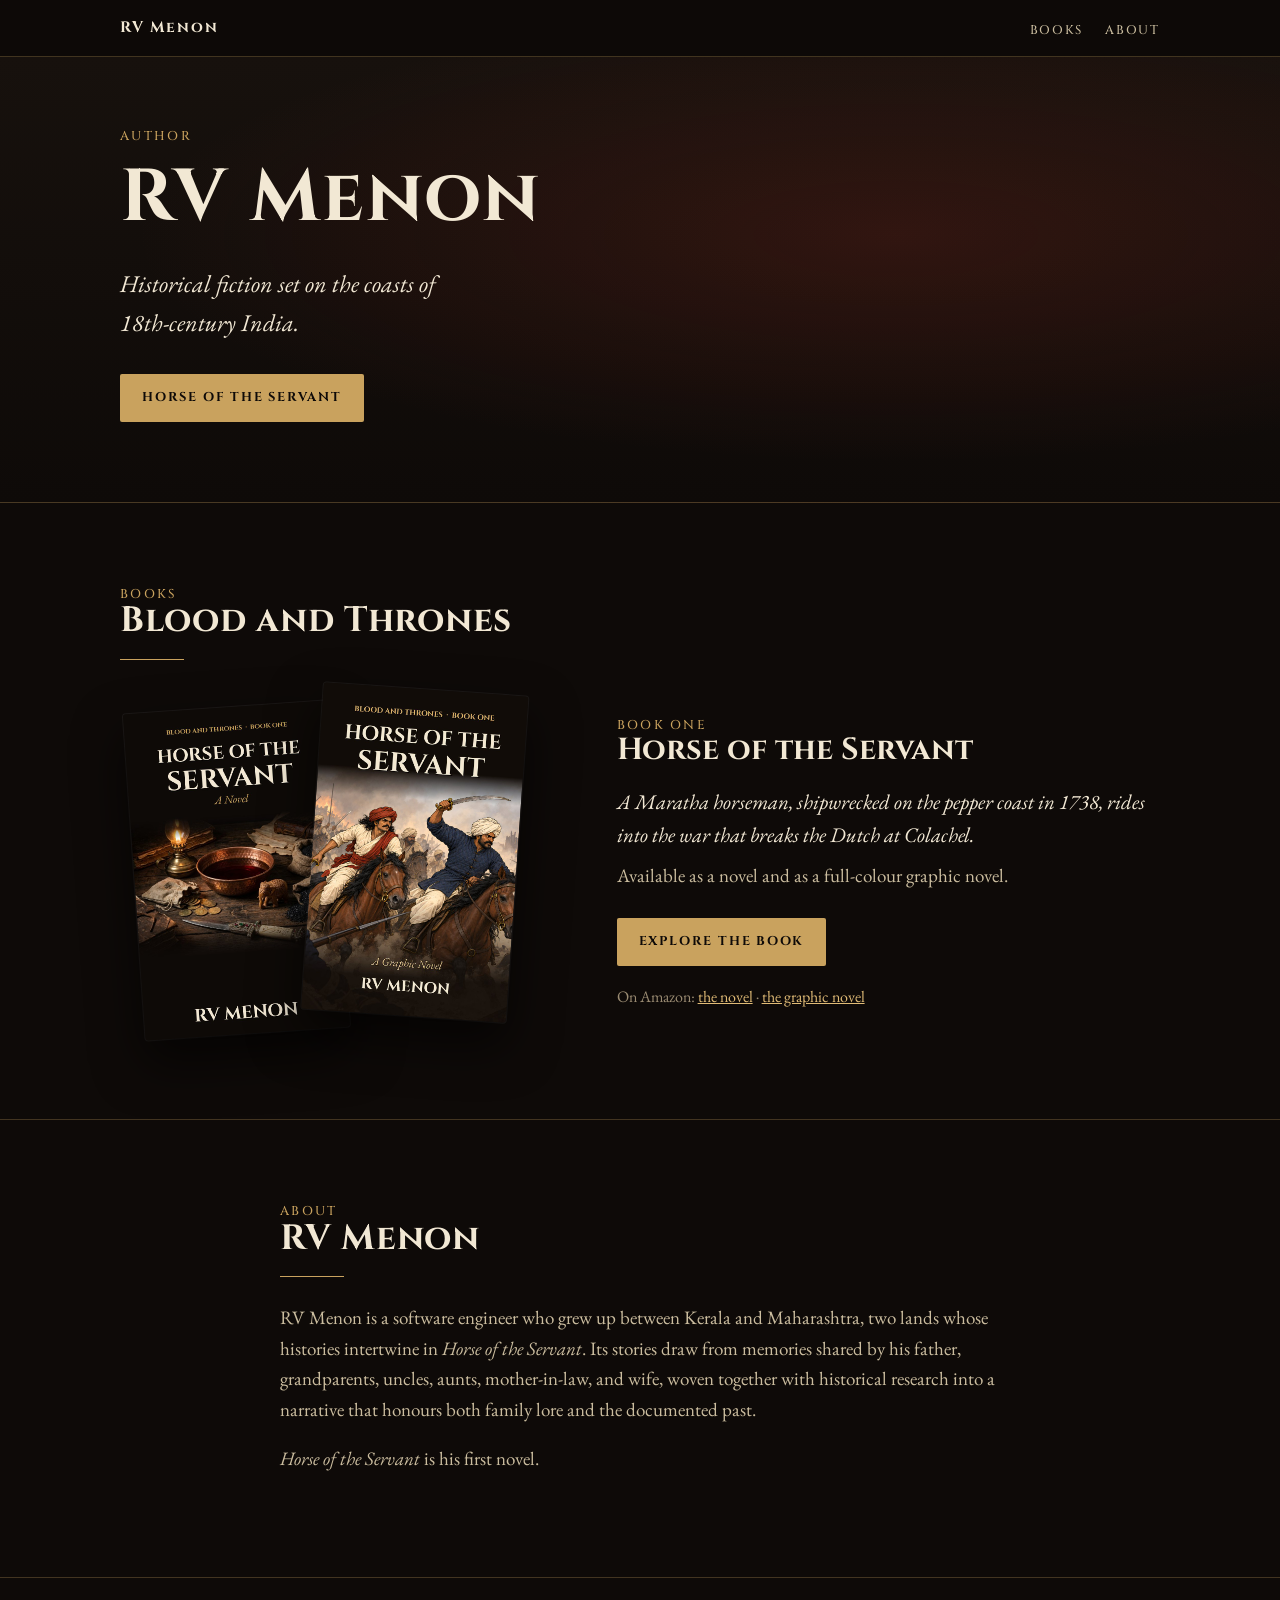
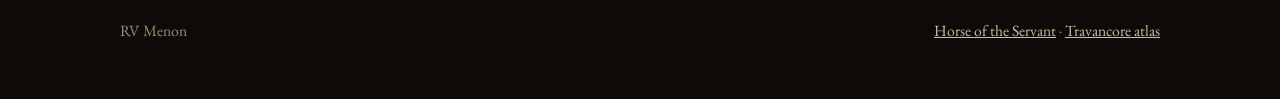
==== index.html @ ddfe77cf "Reword the author bio for the website Co-Authored-By: Claude Opus 5.5 <noreply@anthropic.com> Claude" ====
<!doctype html>
<html lang="en">
<head>
<meta charset="utf-8">
<meta name="viewport" content="width=device-width, initial-scale=1">
<title>RV Menon | Author</title>
<link rel="canonical" href="https://rvmenon.com/">
<meta name="description" content="RV Menon, author of Horse of the Servant, a historical novel of 18th-century Goa, Travancore and the Battle of Colachel.">
<meta property="og:type" content="website">
<meta property="og:title" content="RV Menon">
<meta property="og:description" content="Author of Horse of the Servant, Book One of Blood and Thrones.">
<meta property="og:url" content="https://rvmenon.com/">
<meta property="og:image" content="https://rvmenon.com/assets/og-image.jpg">
<meta name="twitter:card" content="summary_large_image">
<link rel="preconnect" href="https://fonts.googleapis.com">
<link rel="preconnect" href="https://fonts.gstatic.com" crossorigin>
<link href="https://fonts.googleapis.com/css2?family=Cinzel:wght@500;700&family=EB+Garamond:ital,wght@0,400;0,500;1,400&display=swap" rel="stylesheet">
<link rel="stylesheet" href="assets/site.css">
</head>
<body>

<nav class="nav" aria-label="Main">
  <div class="wrap">
    <a class="brand" href="./">RV Menon</a>
    <ul>
      <li><a href="#books">Books</a></li>
      <li><a href="#about">About</a></li>
    </ul>
  </div>
</nav>

<header class="hero" id="top">
  <div class="wrap solo">
    <div>
      <div class="eyebrow">Author</div>
      <h1>RV Menon</h1>
      <p class="hook">Historical fiction set on the coasts of <span class="nowrap">18th-century</span> India.</p>
      <div class="btns">
        <a class="btn primary" href="horse-of-the-servant/">Horse of the Servant</a>
      </div>
    </div>
  </div>
</header>

<main>
<section id="books" aria-labelledby="books-h">
  <div class="wrap">
    <div class="eyebrow">Books</div>
    <h2 id="books-h">Blood and Thrones</h2>
    <hr class="rule">

    <article class="feature" aria-labelledby="hots-h">
      <a class="covers" href="horse-of-the-servant/" aria-hidden="true" tabindex="-1">
        <img src="assets/novel-cover.jpg" alt="" width="800" height="1280">
        <img src="assets/graphic-novel-cover.jpg" alt="" width="800" height="1280">
      </a>
      <div>
        <div class="eyebrow">Book One</div>
        <h3 id="hots-h">Horse of the Servant</h3>
        <p class="hook">A Maratha horseman, shipwrecked on the pepper coast in 1738, rides into the war that breaks the Dutch at Colachel.</p>
        <p class="formats">Available as a novel and as a full-colour graphic novel.</p>
        <div class="btns">
          <a class="btn primary" href="horse-of-the-servant/">Explore the book</a>
        </div>
        <p class="textlinks">On Amazon: <a href="https://www.amazon.com/dp/B0GD5K3GWF" rel="noopener">the novel</a> · <a href="https://www.amazon.com/dp/B0HP4CW4CW" rel="noopener">the graphic novel</a></p>
      </div>
    </article>
  </div>
</section>

<section class="author" id="about" aria-labelledby="about-h">
  <div class="wrap">
    <div class="eyebrow">About</div>
    <h2 id="about-h">RV Menon</h2>
    <hr class="rule">
    <p>RV Menon is a software engineer who grew up between Kerala and Maharashtra, two lands whose histories intertwine in <em>Horse of the Servant</em>. Its stories draw from memories shared by his father, grandparents, uncles, aunts, mother-in-law, and wife, woven together with historical research into a narrative that honours both family lore and the documented past.</p>
    <p><em>Horse of the Servant</em> is his first novel.</p>
  </div>
</section>
</main>

<footer>
  <div class="wrap">
    <span>RV Menon</span>
    <span><a href="horse-of-the-servant/">Horse of the Servant</a> · <a href="horse-of-the-servant/atlas/">Travancore atlas</a></span>
  </div>
</footer>

</body>
</html>
---- assets/site.css ----
:root{
  --ink:#0e0a08; --ink-2:#17110d; --ink-3:#221a14;
  --paper:#f2e8d4; --paper-dim:#cbbd9f; --muted:#9a8b72;
  --gold:#c9a25e; --gold-bright:#e0bb76; --red:#9c2f22;
  --line:rgba(201,162,94,.28);
  --serif:"EB Garamond",Georgia,"Times New Roman",serif;
  --display:"Cinzel","Trajan Pro",Georgia,serif;
}
*{box-sizing:border-box}
html{scroll-behavior:smooth}
body{margin:0;background:var(--ink);color:var(--paper);font:400 1.1875rem/1.6 var(--serif);-webkit-font-smoothing:antialiased}
img{max-width:100%;height:auto;display:block}
a{color:var(--gold-bright)}
a:focus-visible,.btn:focus-visible{outline:2px solid var(--gold-bright);outline-offset:3px}
.wrap{max-width:1080px;margin:0 auto;padding:0 20px}
.eyebrow{font:500 .8rem/1.2 var(--display);letter-spacing:.18em;text-transform:uppercase;color:var(--gold)}
h1,h2,h3{font-family:var(--display);font-weight:700;line-height:1.1;margin:0;color:var(--paper)}
h2{font-size:clamp(1.6rem,3.4vw,2.2rem);letter-spacing:.02em}
h3{font-size:clamp(1.5rem,3vw,1.9rem)}
p{margin:0 0 1em}
.rule{width:64px;height:1px;background:var(--gold);border:0;margin:18px 0 26px}

/* nav */
.nav{position:sticky;top:0;z-index:5;background:rgba(14,10,8,.92);backdrop-filter:blur(6px);border-bottom:1px solid var(--line)}
.nav .wrap{display:flex;align-items:center;justify-content:space-between;gap:16px;height:56px}
.brand{font:700 .95rem/1 var(--display);letter-spacing:.12em;color:var(--paper);text-decoration:none;white-space:nowrap}
.nav ul{display:flex;gap:22px;list-style:none;margin:0;padding:0}
.nav ul a{font:500 .78rem/1 var(--display);letter-spacing:.14em;text-transform:uppercase;color:var(--paper-dim);text-decoration:none}
.nav ul a:hover{color:var(--gold-bright)}

/* hero */
.hero{position:relative;overflow:hidden;border-bottom:1px solid var(--line);
  background:radial-gradient(ellipse at 70% 40%,rgba(156,47,34,.22),transparent 60%),linear-gradient(180deg,var(--ink-2),var(--ink))}
.hero .wrap{display:grid;grid-template-columns:1.1fr .9fr;gap:48px;align-items:center;padding-top:72px;padding-bottom:80px}
.hero h1{font-size:clamp(2.6rem,7vw,4.6rem);letter-spacing:.03em;margin:14px 0 8px}
.hero .series{font:500 1.05rem/1.4 var(--display);letter-spacing:.1em;color:var(--paper-dim)}
.hero .hook{font-size:clamp(1.25rem,2.4vw,1.5rem);font-style:italic;color:var(--paper);max-width:32ch;margin:26px 0 32px}
.covers{display:flex;justify-content:center;align-items:flex-end;gap:0;min-height:320px}
.covers img{width:min(46%,230px);aspect-ratio:5/8;object-fit:cover;border-radius:3px;box-shadow:0 22px 50px rgba(0,0,0,.65),0 0 0 1px rgba(255,255,255,.06)}
.covers img:first-child{transform:rotate(-4deg) translateX(14px);z-index:1}
.covers img:last-child{transform:rotate(4deg) translate(-14px,-18px);z-index:2}
.btns{display:flex;flex-wrap:wrap;gap:12px}
.btn{display:inline-flex;align-items:center;justify-content:center;min-height:48px;padding:12px 22px;border-radius:2px;
  font:700 .8rem/1.35 var(--display);letter-spacing:.14em;text-transform:uppercase;text-align:center;text-decoration:none;transition:background .15s,color .15s}
.btn.primary{background:var(--gold);color:var(--ink)}
.btn.primary:hover{background:var(--gold-bright)}
.btn.ghost{border:1px solid var(--gold);color:var(--gold-bright)}
.btn.ghost:hover{background:rgba(201,162,94,.12)}

/* sections */
section{padding:84px 0;border-bottom:1px solid var(--line)}
.lead{color:var(--paper-dim);max-width:60ch}

/* books */
.book{display:grid;grid-template-columns:300px 1fr;gap:52px;align-items:start;margin-top:56px}
.book + .book{padding-top:56px;border-top:1px solid var(--line)}
.book .cover img{width:100%;aspect-ratio:5/8;object-fit:cover;border-radius:3px;box-shadow:0 18px 40px rgba(0,0,0,.6)}
.book .by{font-style:italic;color:var(--paper-dim);margin:8px 0 4px;font-size:1.15rem}
.book .meta{font:500 .8rem/1.4 var(--display);letter-spacing:.14em;text-transform:uppercase;color:var(--muted);margin:0 0 22px}
.book .blurb p{max-width:62ch}
.book .blurb p:first-child{font-size:1.28rem;color:var(--paper)}
.note{font-size:1rem;color:var(--muted);font-style:italic;margin-top:4px}
.book .btns{margin-top:26px}

/* world */
.world{display:grid;grid-template-columns:repeat(3,1fr);gap:28px;margin-top:40px}
.place{border-top:2px solid var(--red);padding-top:18px}
.place .when{font:700 1.5rem/1 var(--display);color:var(--gold)}
.place h3{font-size:1.05rem;letter-spacing:.12em;text-transform:uppercase;margin:10px 0 10px;color:var(--paper)}
.place p{color:var(--paper-dim);font-size:1.08rem}

/* atlas */
.atlas{display:grid;grid-template-columns:1fr 1fr;gap:52px;align-items:center}
.atlas img{width:100%;aspect-ratio:1;object-fit:cover;border-radius:3px;filter:sepia(.15);box-shadow:0 18px 40px rgba(0,0,0,.55)}
.atlas ul{padding-left:1.1em;color:var(--paper-dim);margin:0 0 28px}
.atlas li{margin-bottom:6px}

/* author */
.author .wrap{max-width:760px}
.author p{color:var(--paper-dim)}

footer{padding:40px 0 56px;color:var(--muted);font-size:.98rem}
footer .wrap{display:flex;flex-wrap:wrap;justify-content:space-between;gap:12px}
footer a{color:var(--paper-dim)}

@media (max-width:860px){
  .hero .wrap{grid-template-columns:1fr;gap:40px;padding-top:48px;padding-bottom:56px}
  .covers{min-height:0;order:-1}
  .book{grid-template-columns:1fr;gap:28px}
  .book .cover{max-width:260px}
  .world{grid-template-columns:1fr;gap:32px}
  .atlas{grid-template-columns:1fr;gap:32px}
  section{padding:64px 0}
}
@media (max-width:560px){
  .wrap{padding:0 16px}
  .nav ul{gap:14px}
  .hide-sm{display:none}
  .btn{width:100%}
}
@media (prefers-reduced-motion:reduce){html{scroll-behavior:auto}}

/* home */
.feature{display:grid;grid-template-columns:minmax(0,.9fr) minmax(0,1.1fr);gap:52px;align-items:center;margin-top:48px}
.feature .covers{justify-content:flex-start;min-height:0}
.feature .hook{font-size:1.3rem;font-style:italic;margin:18px 0 10px}
.feature .formats{color:var(--paper-dim);margin-bottom:26px}
.textlinks{margin-top:18px;font-size:1rem;color:var(--muted)}
@media (max-width:860px){.feature{grid-template-columns:1fr;gap:36px}.feature .covers{justify-content:center}}
.hero .wrap.solo{grid-template-columns:1fr}
.nowrap{white-space:nowrap}
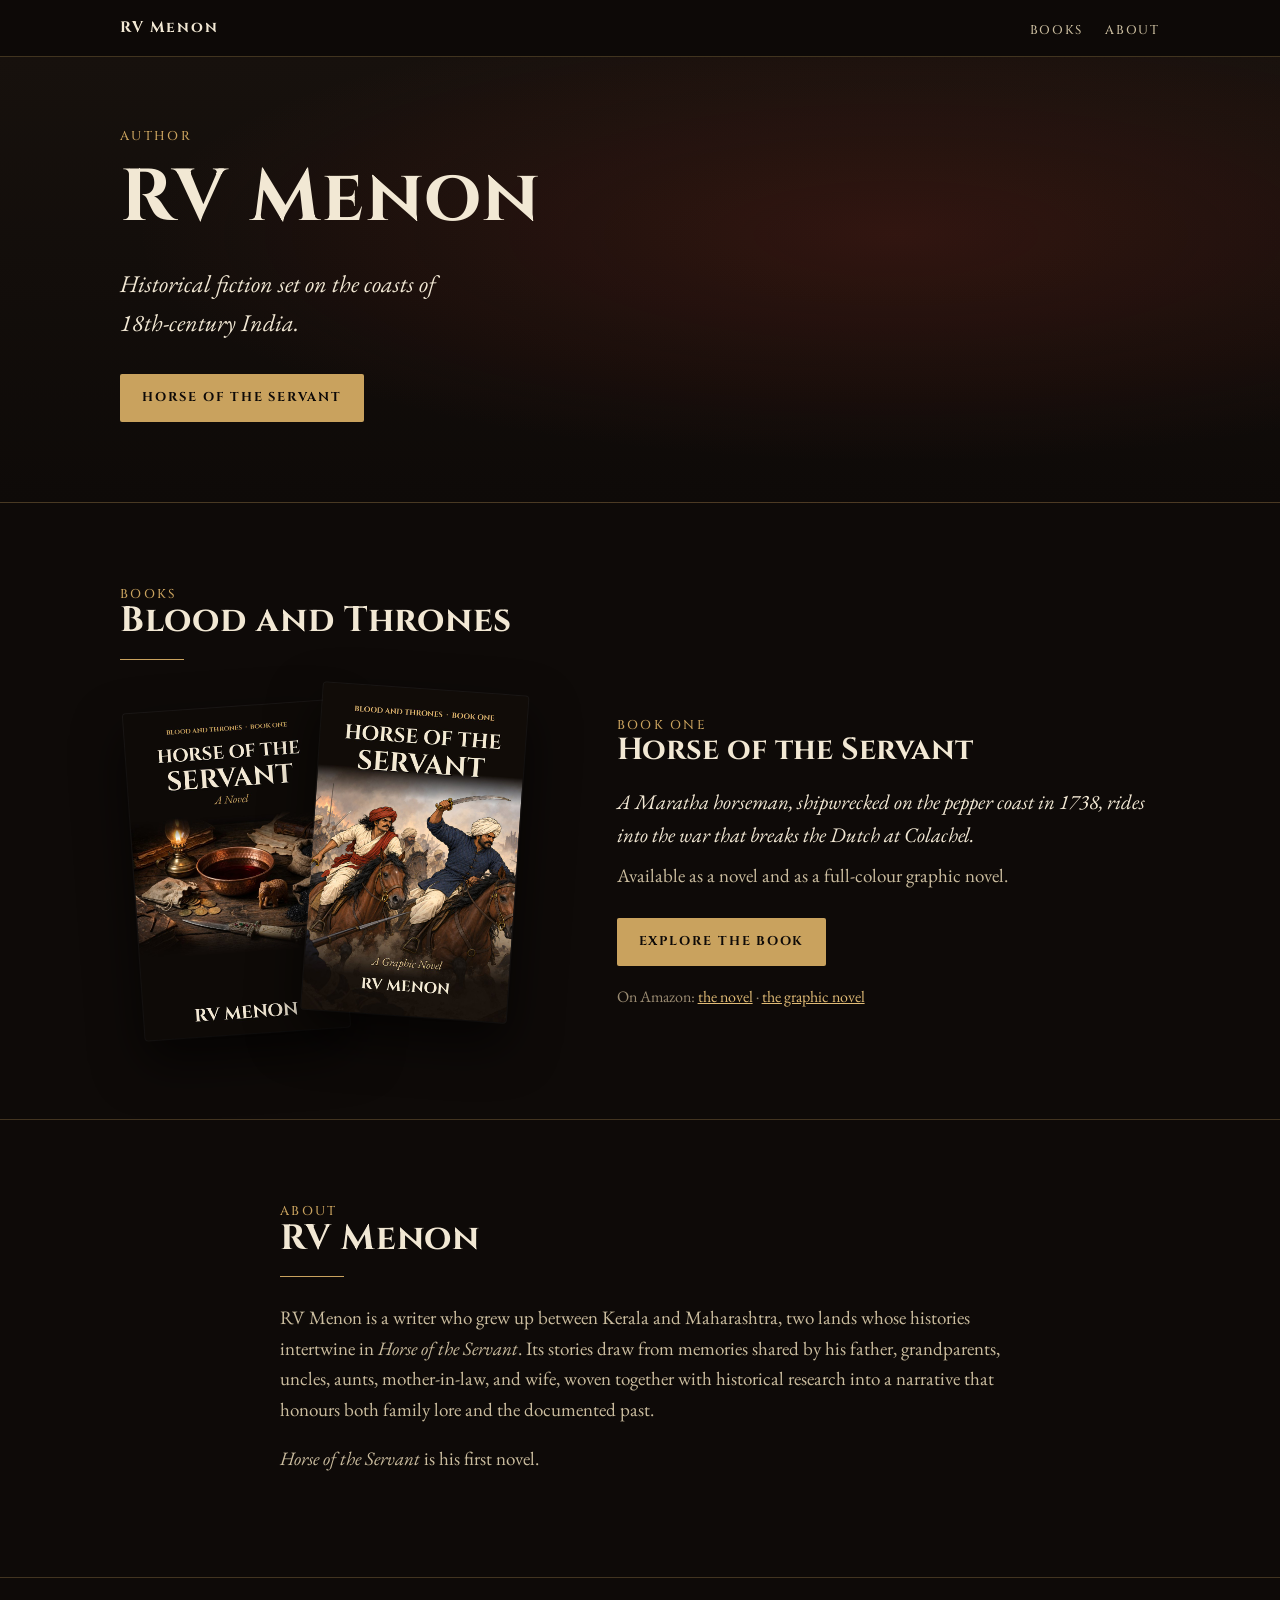
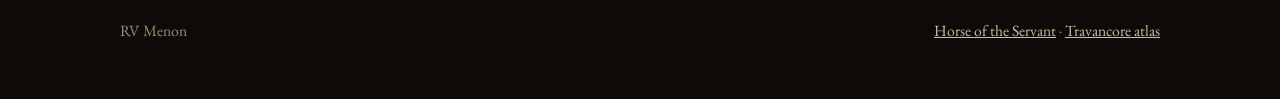
==== commit 4382b4cc: "Describe RV Menon as a writer in the bio Co-Authored-By: Claude Opus 5.5 <noreply@anthropic.com> Cla" ====
--- a/index.html
+++ b/index.html
@@ -73,7 +73,7 @@
     <div class="eyebrow">About</div>
     <h2 id="about-h">RV Menon</h2>
     <hr class="rule">
-    <p>RV Menon is a software engineer who grew up between Kerala and Maharashtra, two lands whose histories intertwine in <em>Horse of the Servant</em>. Its stories draw from memories shared by his father, grandparents, uncles, aunts, mother-in-law, and wife, woven together with historical research into a narrative that honours both family lore and the documented past.</p>
+    <p>RV Menon is a writer who grew up between Kerala and Maharashtra, two lands whose histories intertwine in <em>Horse of the Servant</em>. Its stories draw from memories shared by his father, grandparents, uncles, aunts, mother-in-law, and wife, woven together with historical research into a narrative that honours both family lore and the documented past.</p>
     <p><em>Horse of the Servant</em> is his first novel.</p>
   </div>
 </section>
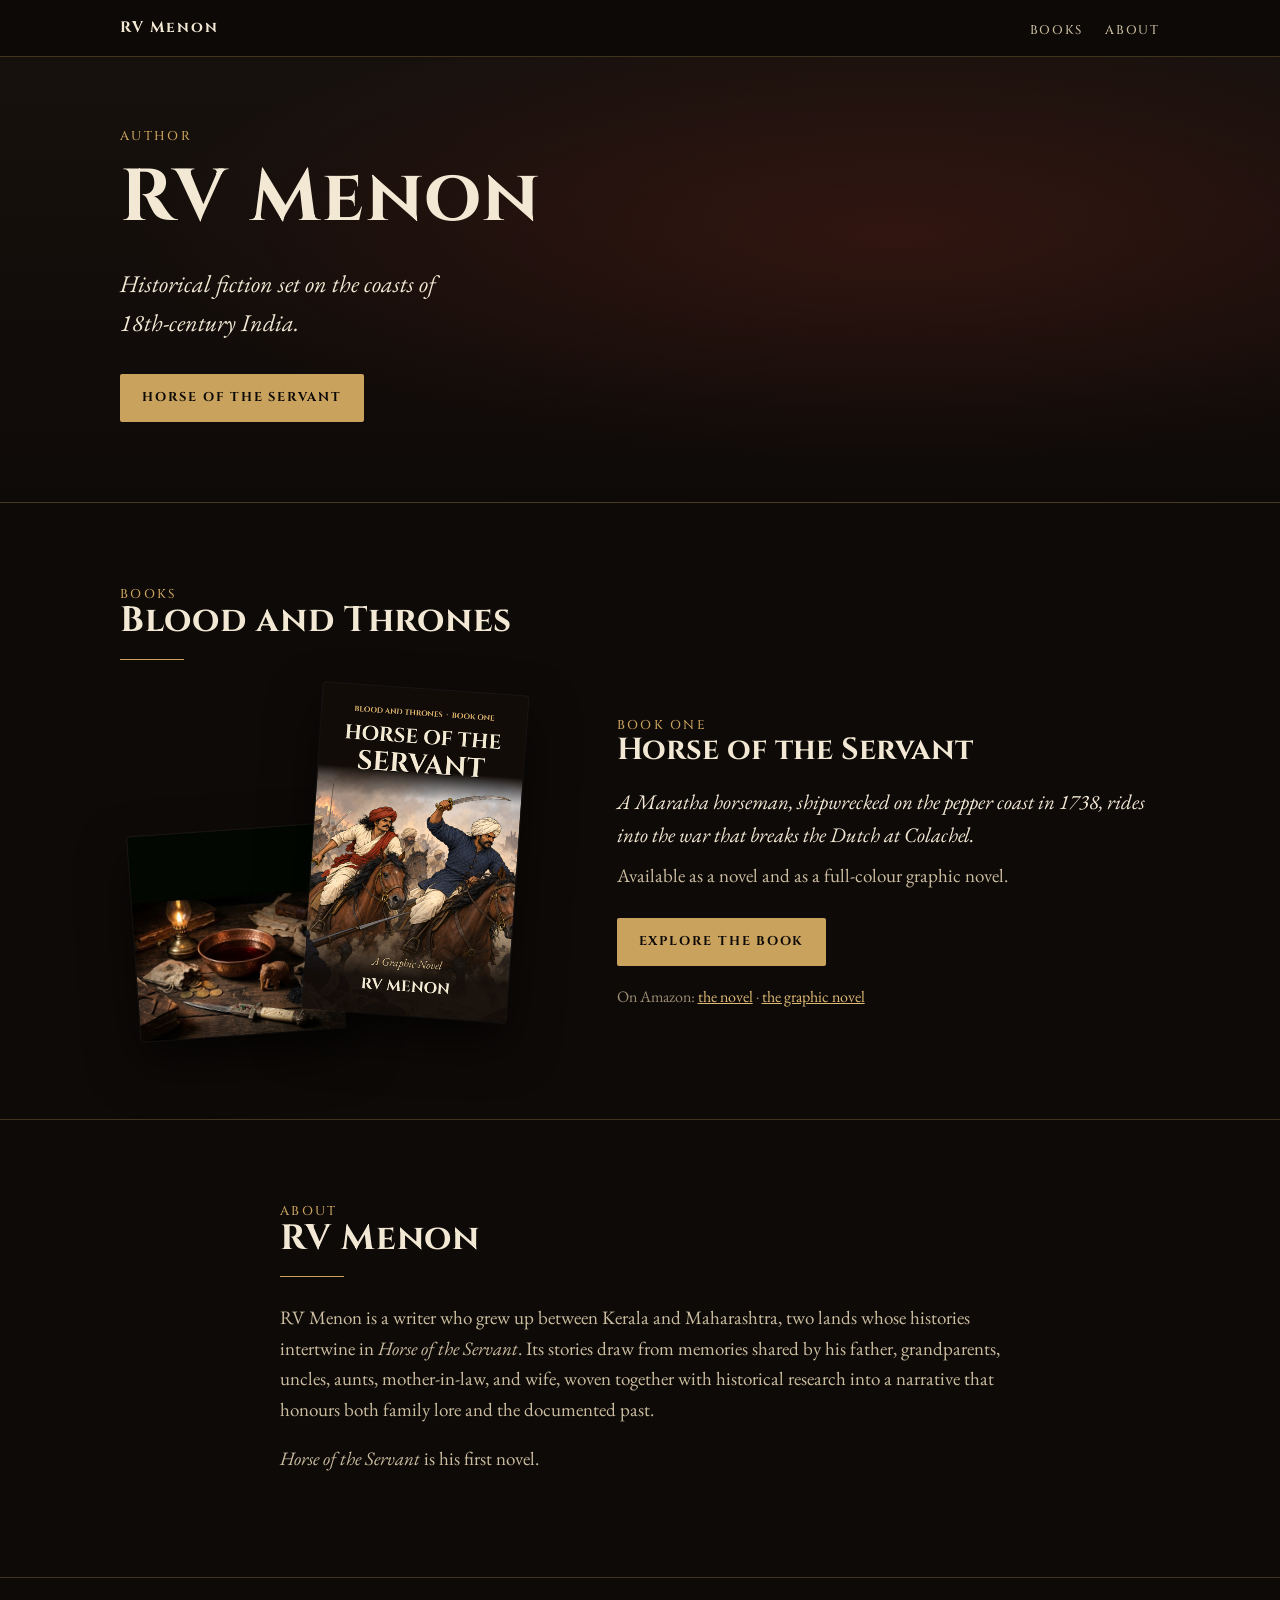
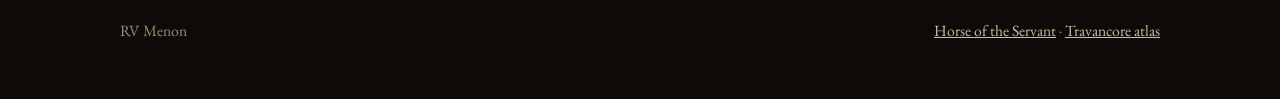
==== commit 557a4191: "Use the novel's ebook cover on the site Co-Authored-By: Claude Opus 5.5 <noreply@anthropic.com> Clau" ====
--- a/index.html
+++ b/index.html
@@ -51,7 +51,7 @@
 
     <article class="feature" aria-labelledby="hots-h">
       <a class="covers" href="horse-of-the-servant/" aria-hidden="true" tabindex="-1">
-        <img src="assets/novel-cover.jpg" alt="" width="800" height="1280">
+        <img src="assets/novel-cover.jpg" class="sq" alt="" width="900" height="900">
         <img src="assets/graphic-novel-cover.jpg" alt="" width="800" height="1280">
       </a>
       <div>
--- a/assets/site.css
+++ b/assets/site.css
@@ -109,3 +109,4 @@
 @media (max-width:860px){.feature{grid-template-columns:1fr;gap:36px}.feature .covers{justify-content:center}}
 .hero .wrap.solo{grid-template-columns:1fr}
 .nowrap{white-space:nowrap}
+.covers img.sq,.book .cover img.sq{aspect-ratio:1/1}
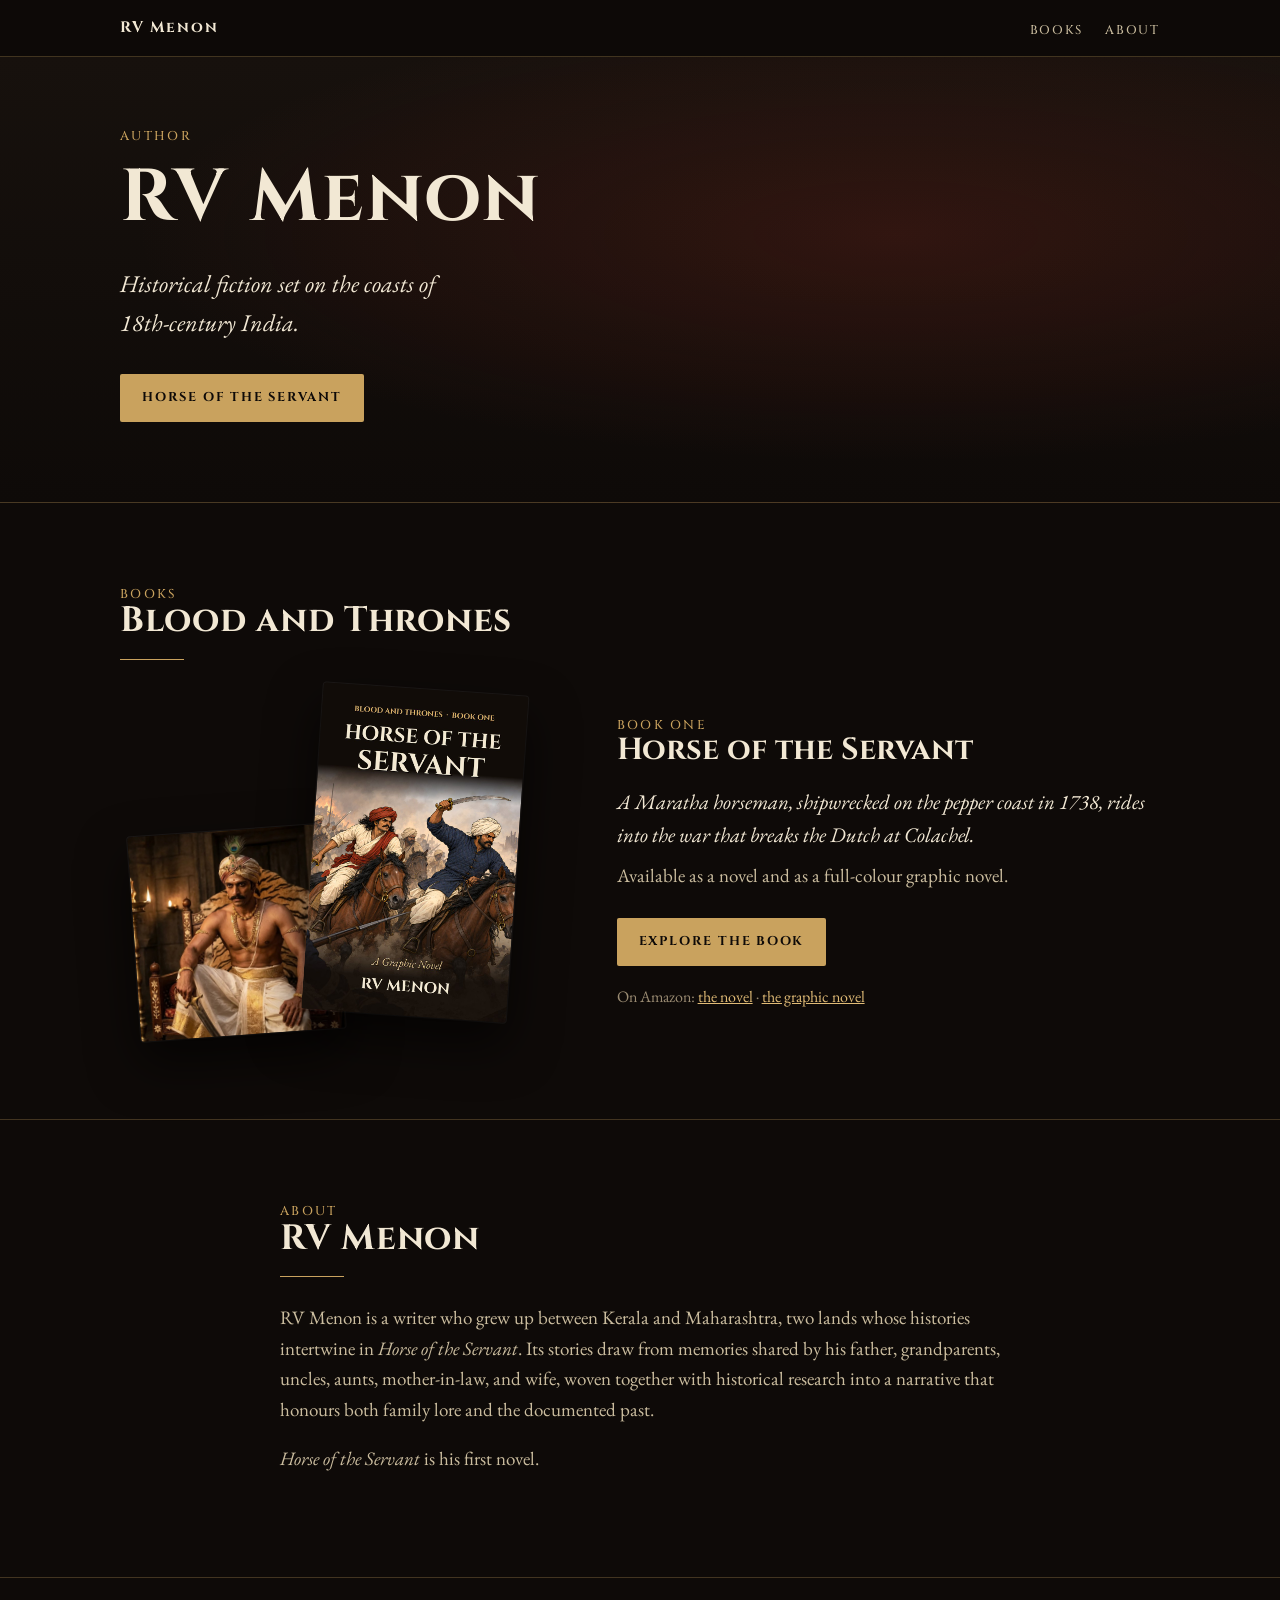
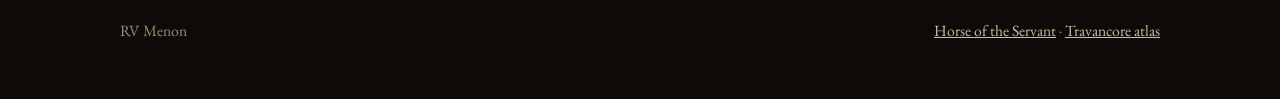
==== commit 1f175711: "Add Bing site verification tag Co-Authored-By: Claude Opus 5.5 <noreply@anthropic.com> Claude-Sessio" ====
--- a/index.html
+++ b/index.html
@@ -5,6 +5,7 @@
 <meta name="viewport" content="width=device-width, initial-scale=1">
 <title>RV Menon | Author</title>
 <link rel="canonical" href="https://rvmenon.com/">
+<meta name="msvalidate.01" content="698EE1B71D676BA57E1426D5D405A31E" />
 <meta name="description" content="RV Menon, author of Horse of the Servant, a historical novel of 18th-century Goa, Travancore and the Battle of Colachel.">
 <meta property="og:type" content="website">
 <meta property="og:title" content="RV Menon">
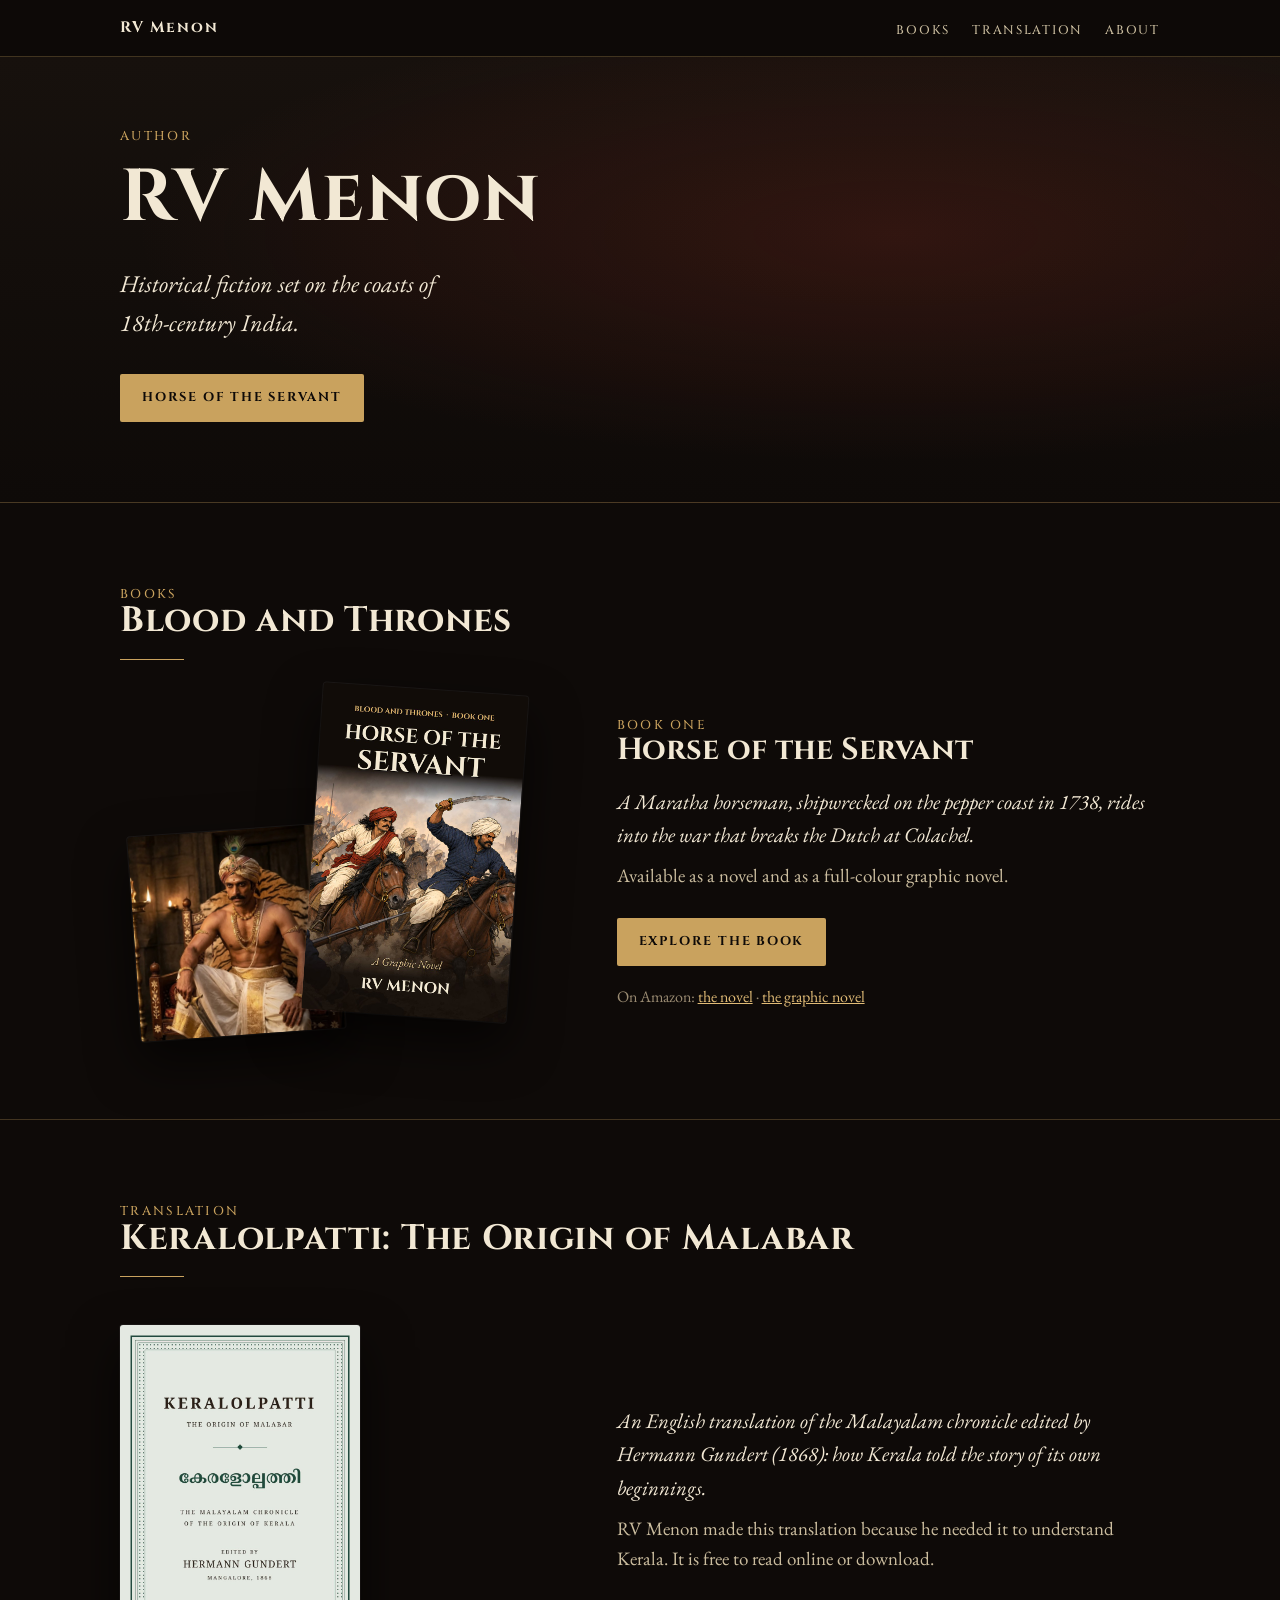
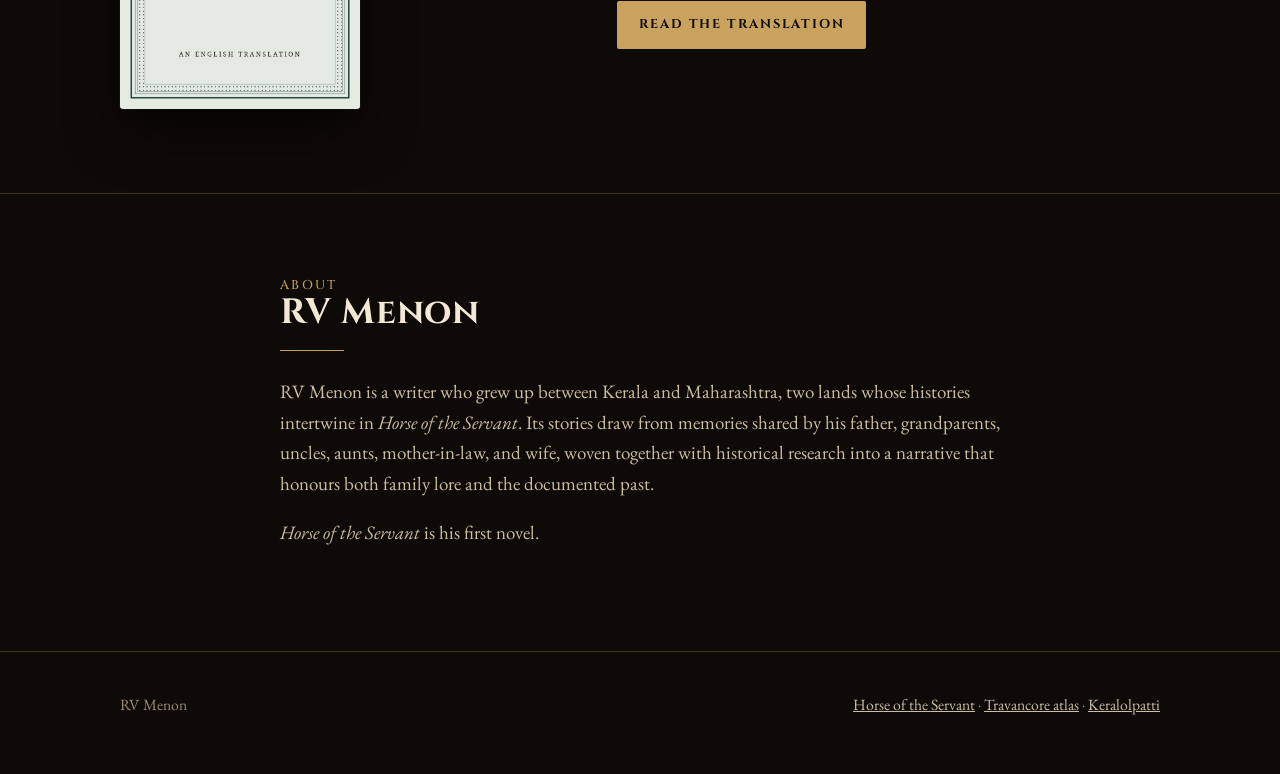
==== commit d371ee85: "Add Keralolpatti translation page New page at /keralolpatti/ with the full English translation of Gu" ====
--- a/index.html
+++ b/index.html
@@ -25,6 +25,7 @@
     <a class="brand" href="./">RV Menon</a>
     <ul>
       <li><a href="#books">Books</a></li>
+      <li><a href="#translation">Translation</a></li>
       <li><a href="#about">About</a></li>
     </ul>
   </div>
@@ -69,6 +70,26 @@
   </div>
 </section>
 
+<section id="translation" aria-labelledby="kp-h">
+  <div class="wrap">
+    <div class="eyebrow">Translation</div>
+    <h2 id="kp-h">Keralolpatti: The Origin of Malabar</h2>
+    <hr class="rule">
+    <article class="feature" aria-label="Keralolpatti">
+      <a class="covers kp-home" href="keralolpatti/" aria-hidden="true" tabindex="-1">
+        <img src="keralolpatti/cover.jpg" alt="" width="800" height="1280">
+      </a>
+      <div>
+        <p class="hook">An English translation of the Malayalam chronicle edited by Hermann Gundert (1868): how Kerala told the story of its own beginnings.</p>
+        <p class="formats">RV Menon made this translation because he needed it to understand Kerala. It is free to read online or download.</p>
+        <div class="btns">
+          <a class="btn primary" href="keralolpatti/">Read the translation</a>
+        </div>
+      </div>
+    </article>
+  </div>
+</section>
+
 <section class="author" id="about" aria-labelledby="about-h">
   <div class="wrap">
     <div class="eyebrow">About</div>
@@ -83,7 +104,7 @@
 <footer>
   <div class="wrap">
     <span>RV Menon</span>
-    <span><a href="horse-of-the-servant/">Horse of the Servant</a> · <a href="horse-of-the-servant/atlas/">Travancore atlas</a></span>
+    <span><a href="horse-of-the-servant/">Horse of the Servant</a> · <a href="horse-of-the-servant/atlas/">Travancore atlas</a> · <a href="keralolpatti/">Keralolpatti</a></span>
   </div>
 </footer>
 
--- a/assets/site.css
+++ b/assets/site.css
@@ -110,3 +110,35 @@
 .hero .wrap.solo{grid-template-columns:1fr}
 .nowrap{white-space:nowrap}
 .covers img.sq,.book .cover img.sq{aspect-ratio:1/1}
+
+/* keralolpatti */
+@font-face{font-family:"Noto Serif Malayalam";src:url("../keralolpatti/NotoSerifMalayalam-Regular.ttf") format("truetype");font-display:swap}
+.kp-ml{font:400 clamp(1.5rem,3.4vw,2rem)/1.4 "Noto Serif Malayalam",serif;color:var(--gold);margin:14px 0 0}
+.kp-cover{display:flex;justify-content:center}
+.kp-cover img{width:min(70%,280px);border-radius:3px;box-shadow:0 22px 50px rgba(0,0,0,.65),0 0 0 1px rgba(255,255,255,.06)}
+.kp-col{max-width:720px}
+.kp-sig{font-style:italic;color:var(--paper-dim)}
+.kp-toc,.kp-toc ol{list-style:none;padding:0;margin:0}
+.kp-toc>li{margin:0 0 18px;font:500 1.05rem/1.4 var(--display);letter-spacing:.04em}
+.kp-toc ol{margin:8px 0 0 1.2em;font:400 1.05rem/1.45 var(--serif);letter-spacing:0}
+.kp-toc ol li{margin:4px 0}
+.kp-toc a{text-decoration:none}
+.kp-toc a:hover{text-decoration:underline}
+.kp-text h2{margin:0 0 24px}
+.kp-text h3{font-size:1.2rem;letter-spacing:.03em;margin:2em 0 .8em;color:var(--gold-bright)}
+.kp-text p{text-align:left;hyphens:auto}
+.kp-text [id]{scroll-margin-top:72px}
+.kp-part{padding:0 0 56px;margin:0 0 56px;border-bottom:1px solid var(--line)}
+.kp-part:last-child{border-bottom:0;margin-bottom:0;padding-bottom:0}
+.kp-part h2{font-size:clamp(1.5rem,3.2vw,2rem);margin:0 0 28px}
+.pb{font-size:.72em;color:var(--muted)}
+.unc{border-bottom:1px dotted var(--paper-dim)}
+a.fnref{font-size:.72em;vertical-align:super;line-height:0;text-decoration:none;padding:0 .1em}
+.notes{margin-top:2.4em;padding-top:1.2em;border-top:1px solid var(--line);font-size:1rem;color:var(--paper-dim)}
+.notes h3{margin-top:0}
+.notes .kp-note p{margin:.5em 0}
+.notes a{text-decoration:none}
+.kp-note:target{background:rgba(201,162,94,.12)}
+.totop{font:500 .75rem/1 var(--display);letter-spacing:.14em;text-transform:uppercase;margin-top:2em}
+.totop a{text-decoration:none}
+.covers.kp-home img{transform:none;width:min(60%,240px)}
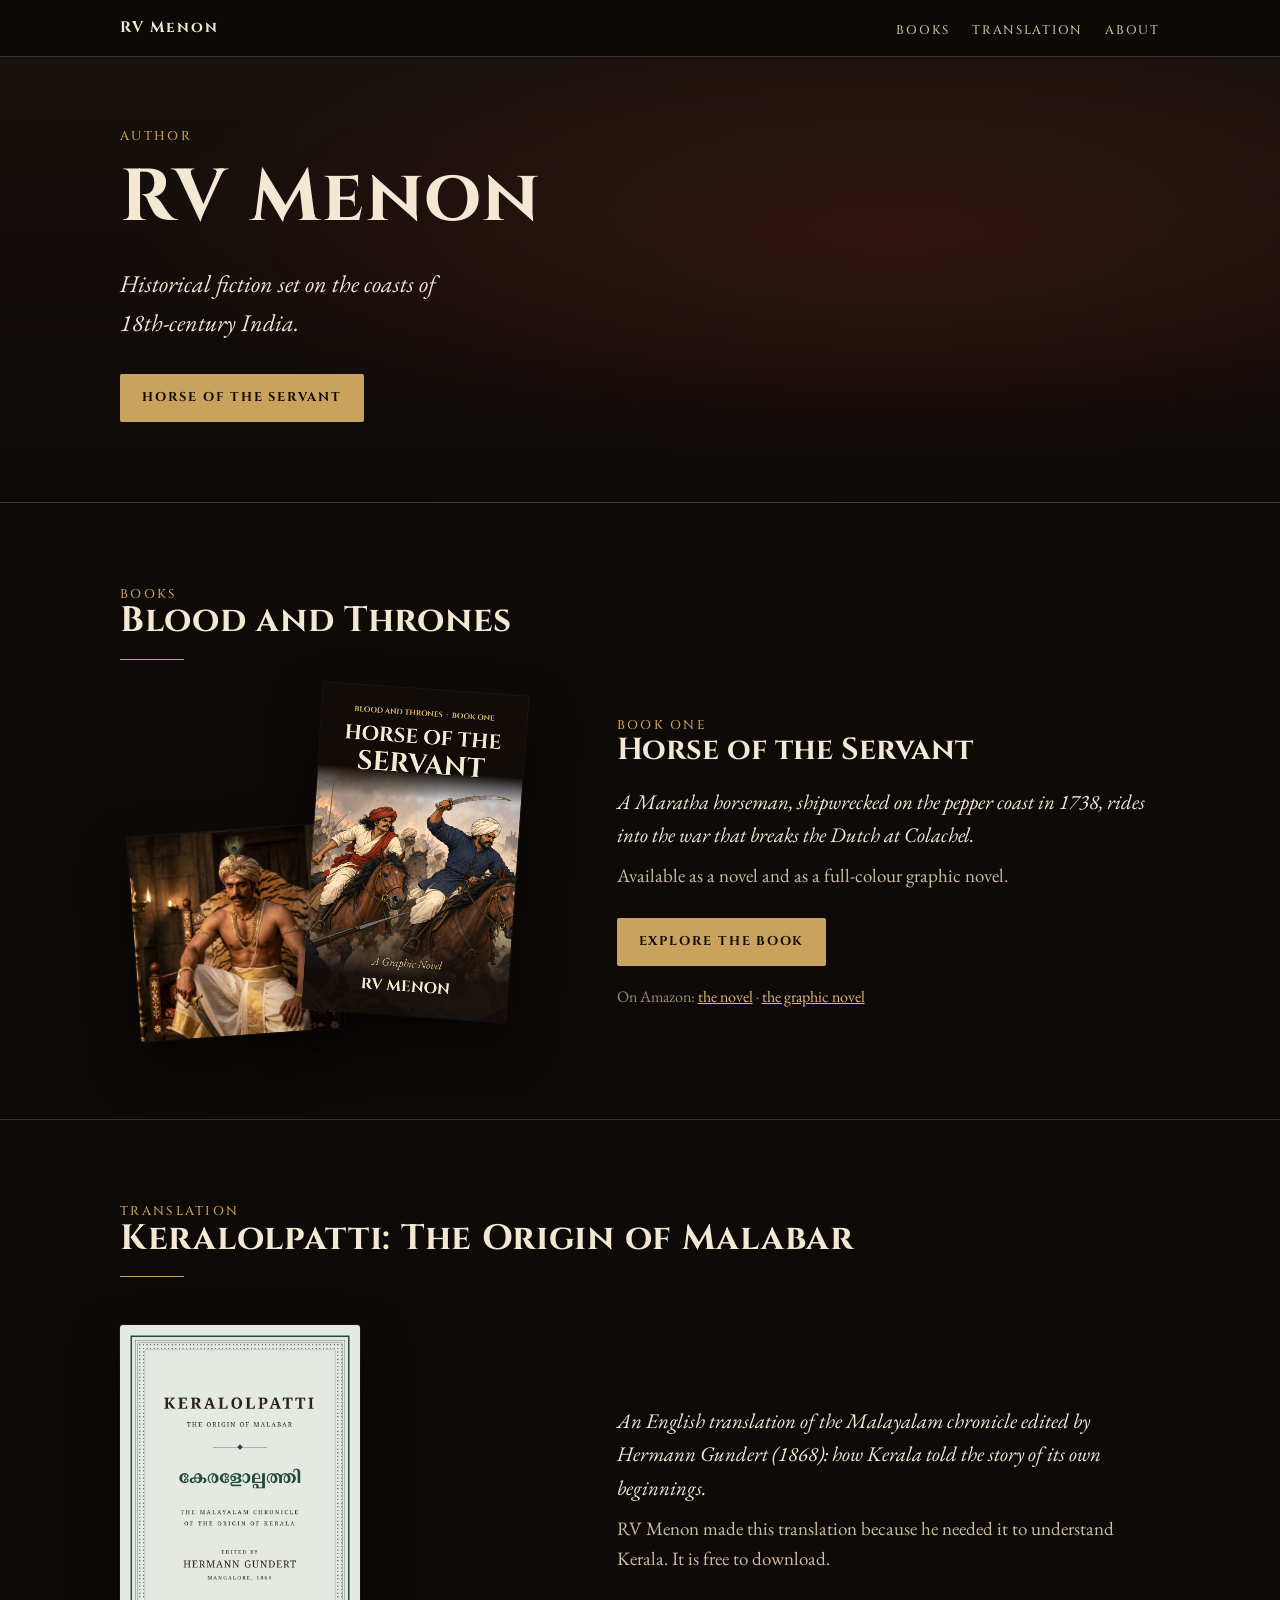
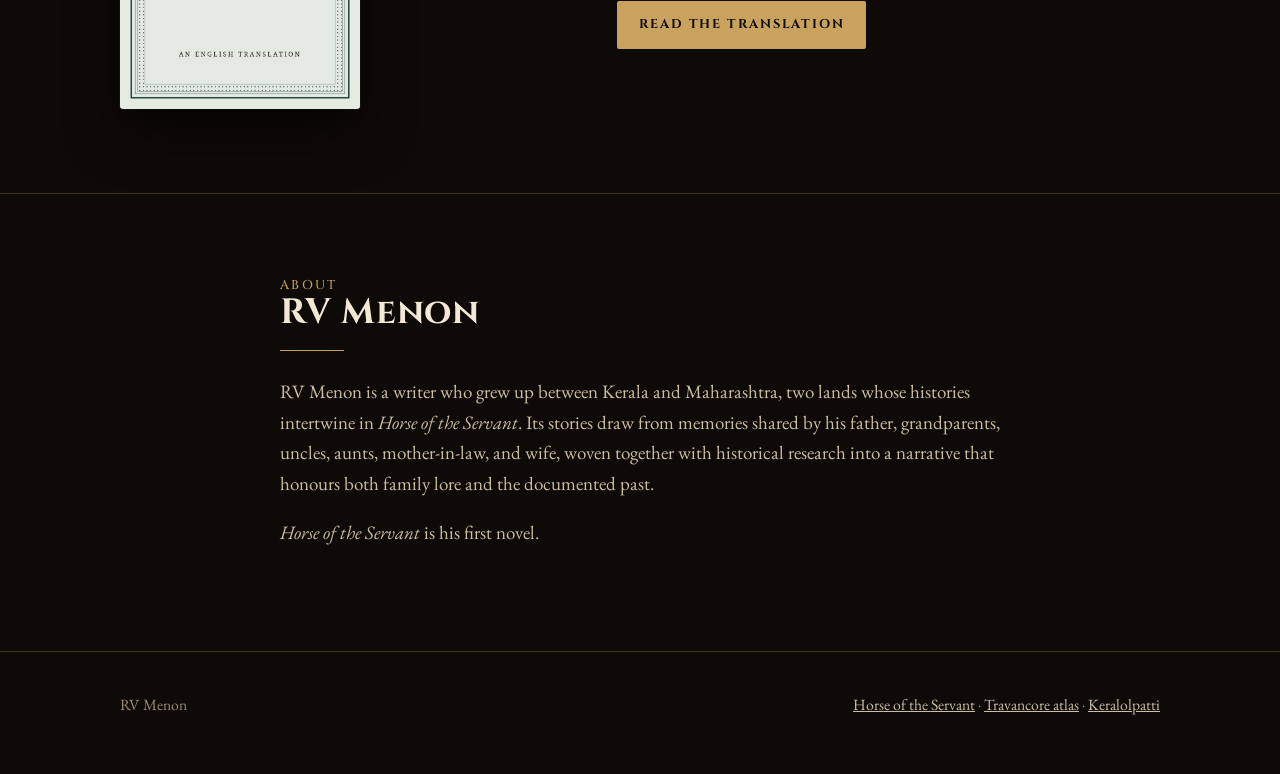
==== commit 03eb1a97: "Keralolpatti page: introduction and download only Drop the full text and notes from the page at the " ====
--- a/index.html
+++ b/index.html
@@ -81,7 +81,7 @@
       </a>
       <div>
         <p class="hook">An English translation of the Malayalam chronicle edited by Hermann Gundert (1868): how Kerala told the story of its own beginnings.</p>
-        <p class="formats">RV Menon made this translation because he needed it to understand Kerala. It is free to read online or download.</p>
+        <p class="formats">RV Menon made this translation because he needed it to understand Kerala. It is free to download.</p>
         <div class="btns">
           <a class="btn primary" href="keralolpatti/">Read the translation</a>
         </div>
--- a/assets/site.css
+++ b/assets/site.css
@@ -127,18 +127,4 @@
 .kp-text h2{margin:0 0 24px}
 .kp-text h3{font-size:1.2rem;letter-spacing:.03em;margin:2em 0 .8em;color:var(--gold-bright)}
 .kp-text p{text-align:left;hyphens:auto}
-.kp-text [id]{scroll-margin-top:72px}
-.kp-part{padding:0 0 56px;margin:0 0 56px;border-bottom:1px solid var(--line)}
-.kp-part:last-child{border-bottom:0;margin-bottom:0;padding-bottom:0}
-.kp-part h2{font-size:clamp(1.5rem,3.2vw,2rem);margin:0 0 28px}
-.pb{font-size:.72em;color:var(--muted)}
-.unc{border-bottom:1px dotted var(--paper-dim)}
-a.fnref{font-size:.72em;vertical-align:super;line-height:0;text-decoration:none;padding:0 .1em}
-.notes{margin-top:2.4em;padding-top:1.2em;border-top:1px solid var(--line);font-size:1rem;color:var(--paper-dim)}
-.notes h3{margin-top:0}
-.notes .kp-note p{margin:.5em 0}
-.notes a{text-decoration:none}
-.kp-note:target{background:rgba(201,162,94,.12)}
-.totop{font:500 .75rem/1 var(--display);letter-spacing:.14em;text-transform:uppercase;margin-top:2em}
-.totop a{text-decoration:none}
 .covers.kp-home img{transform:none;width:min(60%,240px)}
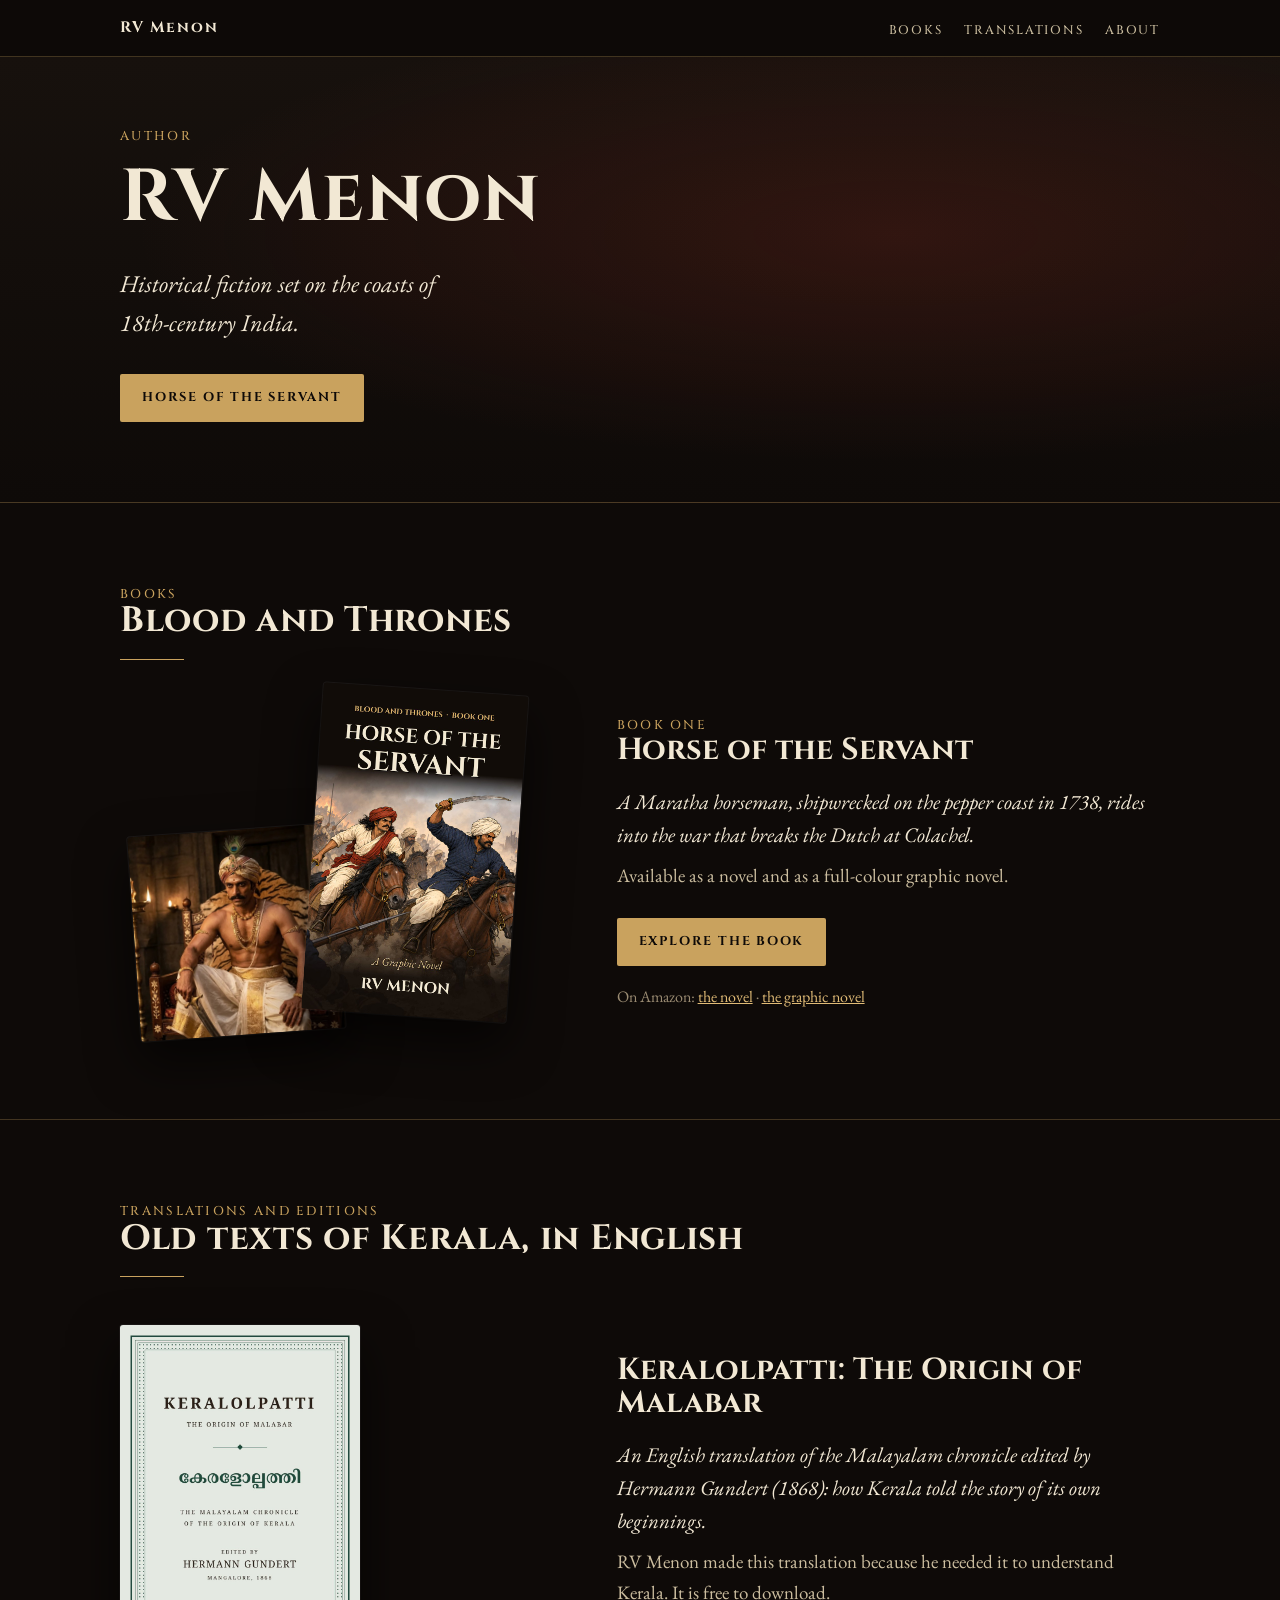
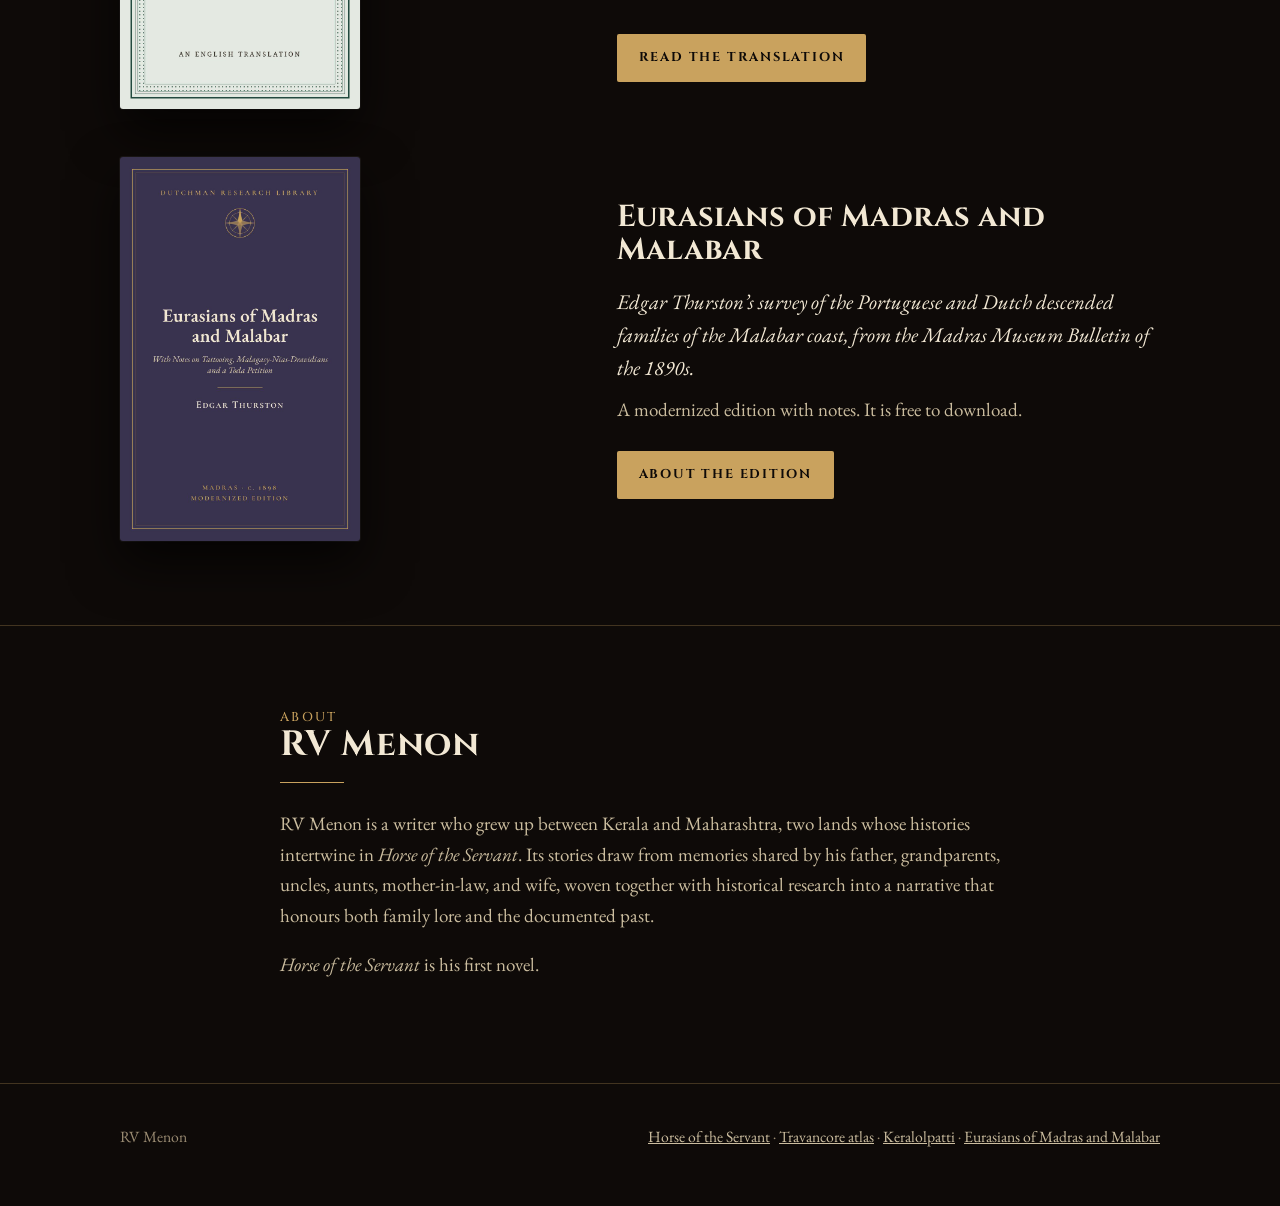
==== commit 53775034: "Add Eurasians of Madras and Malabar (modernized edition) page and EPUB Co-Authored-By: Claude Opus 5" ====
--- a/index.html
+++ b/index.html
@@ -25,7 +25,7 @@
     <a class="brand" href="./">RV Menon</a>
     <ul>
       <li><a href="#books">Books</a></li>
-      <li><a href="#translation">Translation</a></li>
+      <li><a href="#translation">Translations</a></li>
       <li><a href="#about">About</a></li>
     </ul>
   </div>
@@ -72,18 +72,33 @@
 
 <section id="translation" aria-labelledby="kp-h">
   <div class="wrap">
-    <div class="eyebrow">Translation</div>
-    <h2 id="kp-h">Keralolpatti: The Origin of Malabar</h2>
+    <div class="eyebrow">Translations and editions</div>
+    <h2 id="kp-h">Old texts of Kerala, in English</h2>
     <hr class="rule">
-    <article class="feature" aria-label="Keralolpatti">
+    <article class="feature" aria-labelledby="kp-book-h">
       <a class="covers kp-home" href="keralolpatti/" aria-hidden="true" tabindex="-1">
         <img src="keralolpatti/cover.jpg" alt="" width="800" height="1280">
       </a>
       <div>
+        <h3 id="kp-book-h">Keralolpatti: The Origin of Malabar</h3>
         <p class="hook">An English translation of the Malayalam chronicle edited by Hermann Gundert (1868): how Kerala told the story of its own beginnings.</p>
         <p class="formats">RV Menon made this translation because he needed it to understand Kerala. It is free to download.</p>
         <div class="btns">
           <a class="btn primary" href="keralolpatti/">Read the translation</a>
+        </div>
+      </div>
+    </article>
+
+    <article class="feature" aria-labelledby="eu-h">
+      <a class="covers kp-home" href="eurasians-of-madras-and-malabar/" aria-hidden="true" tabindex="-1">
+        <img src="eurasians-of-madras-and-malabar/cover.jpg" alt="" width="800" height="1280">
+      </a>
+      <div>
+        <h3 id="eu-h">Eurasians of Madras and Malabar</h3>
+        <p class="hook">Edgar Thurston’s survey of the Portuguese and Dutch descended families of the Malabar coast, from the Madras Museum Bulletin of the 1890s.</p>
+        <p class="formats">A modernized edition with notes. It is free to download.</p>
+        <div class="btns">
+          <a class="btn primary" href="eurasians-of-madras-and-malabar/">About the edition</a>
         </div>
       </div>
     </article>
@@ -104,7 +119,7 @@
 <footer>
   <div class="wrap">
     <span>RV Menon</span>
-    <span><a href="horse-of-the-servant/">Horse of the Servant</a> · <a href="horse-of-the-servant/atlas/">Travancore atlas</a> · <a href="keralolpatti/">Keralolpatti</a></span>
+    <span><a href="horse-of-the-servant/">Horse of the Servant</a> · <a href="horse-of-the-servant/atlas/">Travancore atlas</a> · <a href="keralolpatti/">Keralolpatti</a> · <a href="eurasians-of-madras-and-malabar/">Eurasians of Madras and Malabar</a></span>
   </div>
 </footer>
 
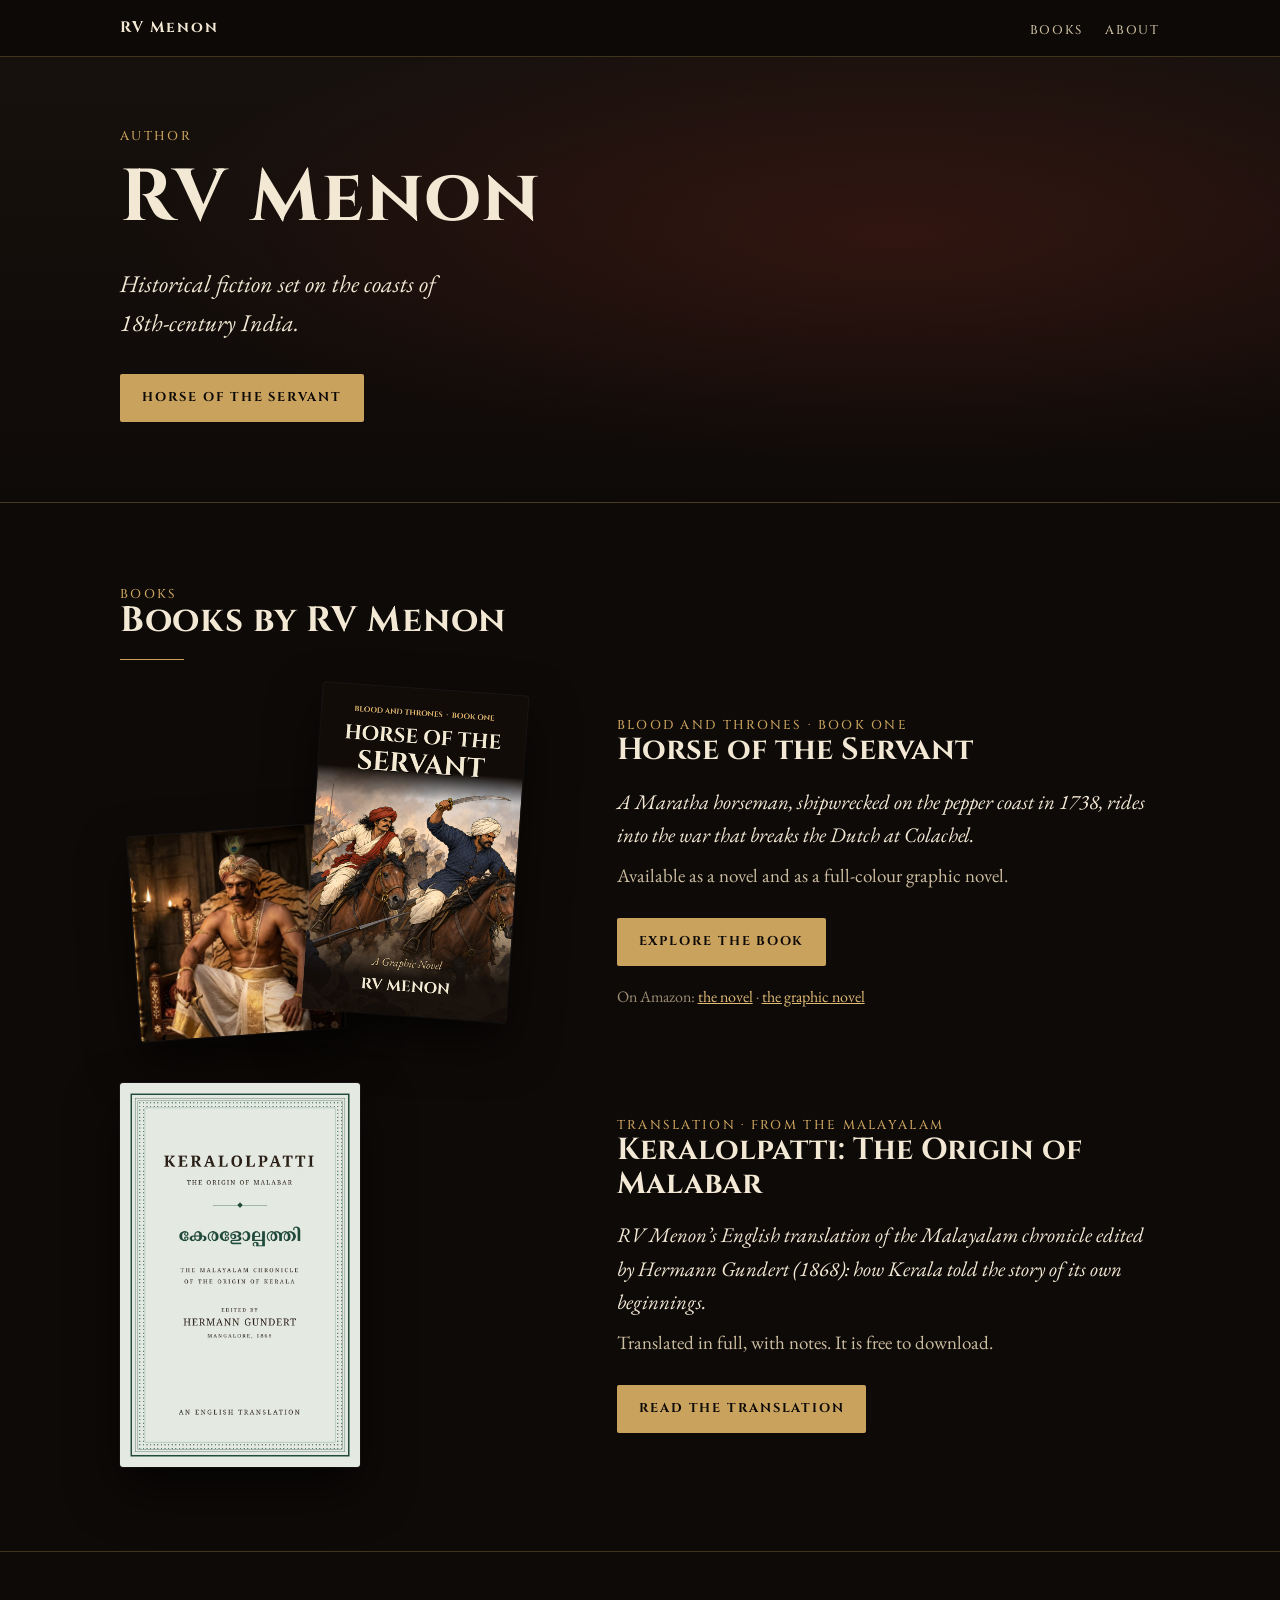
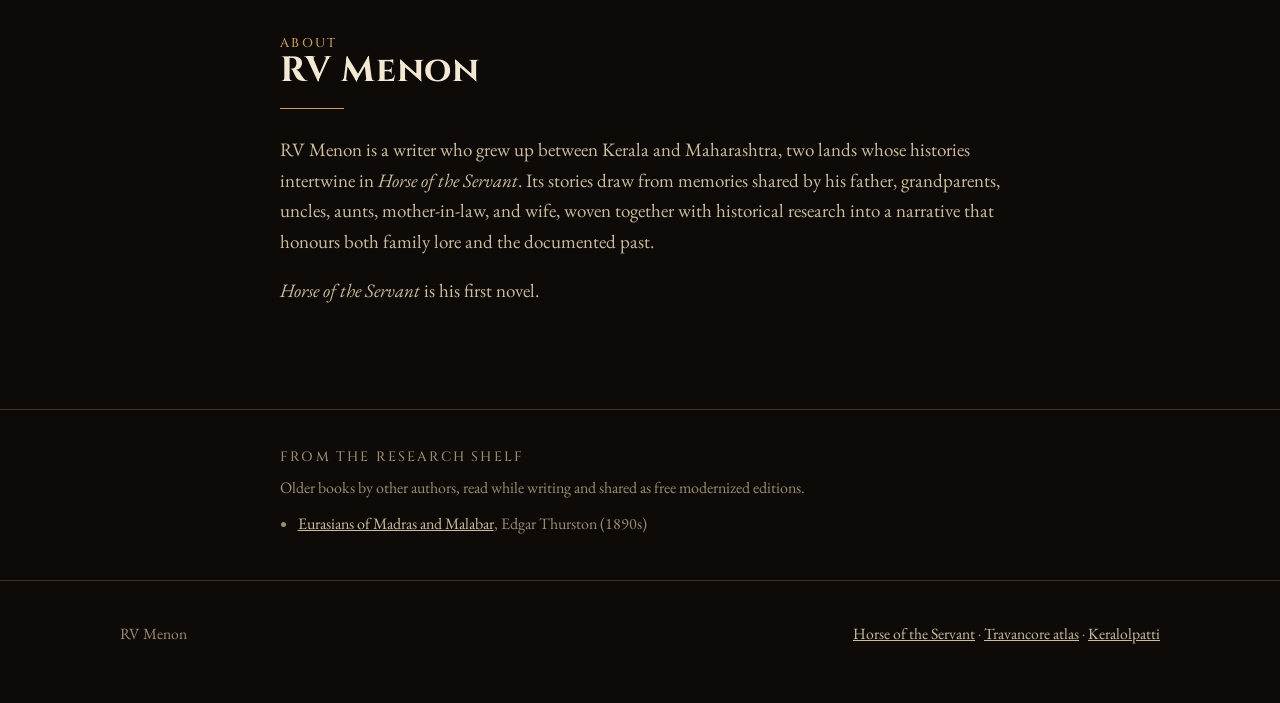
==== commit 3dab7057: "Feature RV Menon's own books first; move other authors' books to a quiet shelf Horse of the Servant " ====
--- a/index.html
+++ b/index.html
@@ -25,7 +25,6 @@
     <a class="brand" href="./">RV Menon</a>
     <ul>
       <li><a href="#books">Books</a></li>
-      <li><a href="#translation">Translations</a></li>
       <li><a href="#about">About</a></li>
     </ul>
   </div>
@@ -48,7 +47,7 @@
 <section id="books" aria-labelledby="books-h">
   <div class="wrap">
     <div class="eyebrow">Books</div>
-    <h2 id="books-h">Blood and Thrones</h2>
+    <h2 id="books-h">Books by RV Menon</h2>
     <hr class="rule">
 
     <article class="feature" aria-labelledby="hots-h">
@@ -57,7 +56,7 @@
         <img src="assets/graphic-novel-cover.jpg" alt="" width="800" height="1280">
       </a>
       <div>
-        <div class="eyebrow">Book One</div>
+        <div class="eyebrow">Blood and Thrones · Book One</div>
         <h3 id="hots-h">Horse of the Servant</h3>
         <p class="hook">A Maratha horseman, shipwrecked on the pepper coast in 1738, rides into the war that breaks the Dutch at Colachel.</p>
         <p class="formats">Available as a novel and as a full-colour graphic novel.</p>
@@ -67,38 +66,18 @@
         <p class="textlinks">On Amazon: <a href="https://www.amazon.com/dp/B0GD5K3GWF" rel="noopener">the novel</a> · <a href="https://www.amazon.com/dp/B0HP4CW4CW" rel="noopener">the graphic novel</a></p>
       </div>
     </article>
-  </div>
-</section>
 
-<section id="translation" aria-labelledby="kp-h">
-  <div class="wrap">
-    <div class="eyebrow">Translations and editions</div>
-    <h2 id="kp-h">Old texts of Kerala, in English</h2>
-    <hr class="rule">
-    <article class="feature" aria-labelledby="kp-book-h">
+    <article class="feature" id="translation" aria-labelledby="kp-h">
       <a class="covers kp-home" href="keralolpatti/" aria-hidden="true" tabindex="-1">
         <img src="keralolpatti/cover.jpg" alt="" width="800" height="1280">
       </a>
       <div>
-        <h3 id="kp-book-h">Keralolpatti: The Origin of Malabar</h3>
-        <p class="hook">An English translation of the Malayalam chronicle edited by Hermann Gundert (1868): how Kerala told the story of its own beginnings.</p>
-        <p class="formats">RV Menon made this translation because he needed it to understand Kerala. It is free to download.</p>
+        <div class="eyebrow">Translation · from the Malayalam</div>
+        <h3 id="kp-h">Keralolpatti: The Origin of Malabar</h3>
+        <p class="hook">RV Menon’s English translation of the Malayalam chronicle edited by Hermann Gundert (1868): how Kerala told the story of its own beginnings.</p>
+        <p class="formats">Translated in full, with notes. It is free to download.</p>
         <div class="btns">
           <a class="btn primary" href="keralolpatti/">Read the translation</a>
-        </div>
-      </div>
-    </article>
-
-    <article class="feature" aria-labelledby="eu-h">
-      <a class="covers kp-home" href="eurasians-of-madras-and-malabar/" aria-hidden="true" tabindex="-1">
-        <img src="eurasians-of-madras-and-malabar/cover.jpg" alt="" width="800" height="1280">
-      </a>
-      <div>
-        <h3 id="eu-h">Eurasians of Madras and Malabar</h3>
-        <p class="hook">Edgar Thurston’s survey of the Portuguese and Dutch descended families of the Malabar coast, from the Madras Museum Bulletin of the 1890s.</p>
-        <p class="formats">A modernized edition with notes. It is free to download.</p>
-        <div class="btns">
-          <a class="btn primary" href="eurasians-of-madras-and-malabar/">About the edition</a>
         </div>
       </div>
     </article>
@@ -114,12 +93,22 @@
     <p><em>Horse of the Servant</em> is his first novel.</p>
   </div>
 </section>
+
+<section class="shelf" id="shelf" aria-labelledby="shelf-h">
+  <div class="wrap">
+    <h2 id="shelf-h">From the research shelf</h2>
+    <p>Older books by other authors, read while writing and shared as free modernized editions.</p>
+    <ul>
+      <li><a href="eurasians-of-madras-and-malabar/">Eurasians of Madras and Malabar</a>, Edgar Thurston (1890s)</li>
+    </ul>
+  </div>
+</section>
 </main>
 
 <footer>
   <div class="wrap">
     <span>RV Menon</span>
-    <span><a href="horse-of-the-servant/">Horse of the Servant</a> · <a href="horse-of-the-servant/atlas/">Travancore atlas</a> · <a href="keralolpatti/">Keralolpatti</a> · <a href="eurasians-of-madras-and-malabar/">Eurasians of Madras and Malabar</a></span>
+    <span><a href="horse-of-the-servant/">Horse of the Servant</a> · <a href="horse-of-the-servant/atlas/">Travancore atlas</a> · <a href="keralolpatti/">Keralolpatti</a></span>
   </div>
 </footer>
 
--- a/assets/site.css
+++ b/assets/site.css
@@ -128,3 +128,11 @@
 .kp-text h3{font-size:1.2rem;letter-spacing:.03em;margin:2em 0 .8em;color:var(--gold-bright)}
 .kp-text p{text-align:left;hyphens:auto}
 .covers.kp-home img{transform:none;width:min(60%,240px)}
+
+/* research shelf: other authors' books, kept quiet */
+.shelf{padding:40px 0 44px}
+.shelf .wrap{max-width:760px}
+.shelf h2{font-size:.85rem;letter-spacing:.16em;text-transform:uppercase;color:var(--muted);font-weight:500}
+.shelf p,.shelf ul{font-size:1rem;color:var(--muted);margin:10px 0 0}
+.shelf ul{padding-left:1.1em}
+.shelf a{color:var(--paper-dim)}
